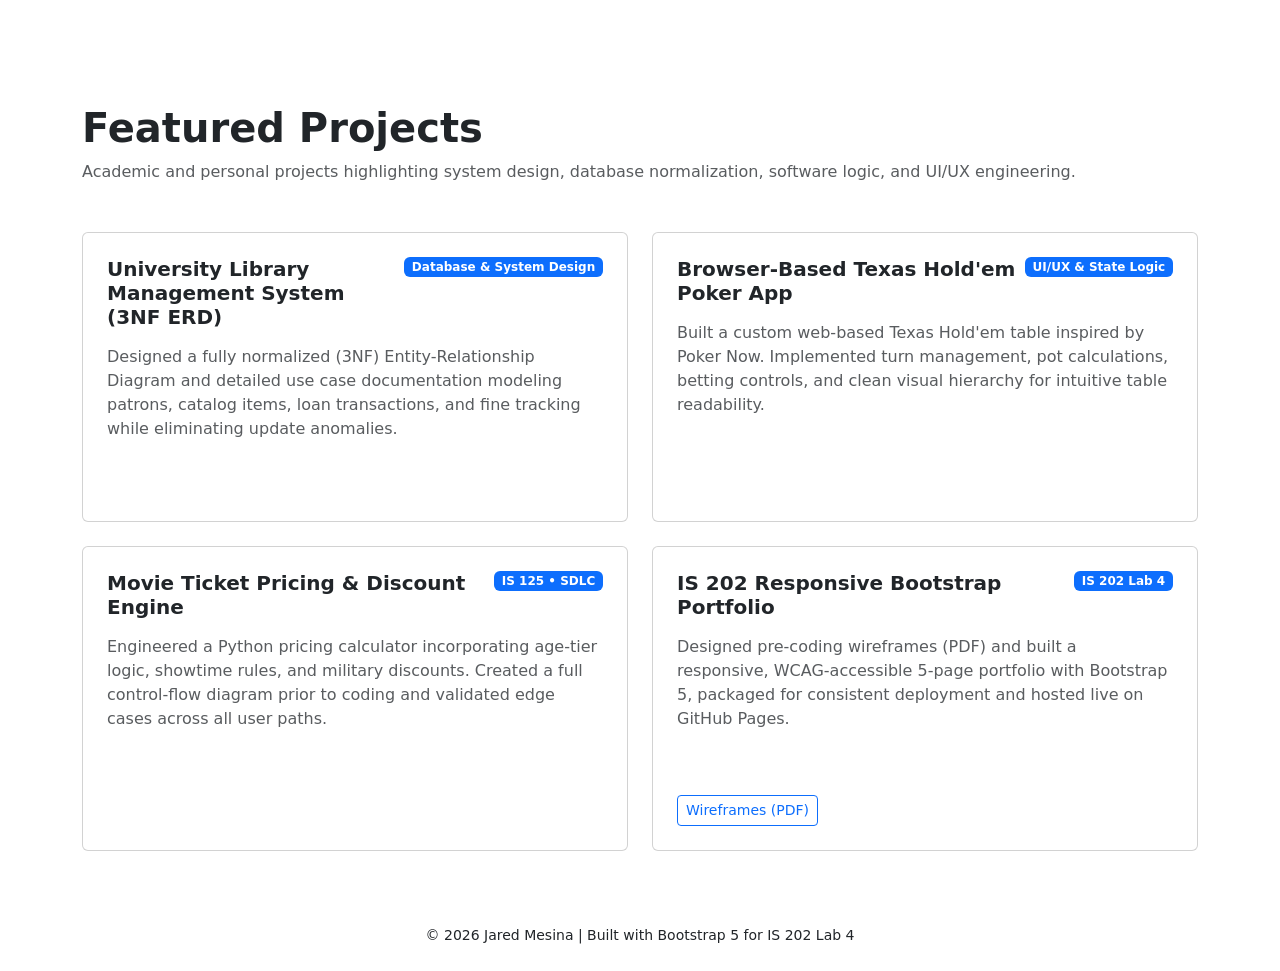
==== projects.html @ 0338690f "Add projects.html with featured projects section Created a new HTML file for the projects page, incl" ====
<!DOCTYPE html>
<html lang="en">
<head>
  <meta charset="UTF-8">
  <meta name="viewport" content="width=device-width, initial-scale=1.0">
  <title>Projects | Jared Mesina</title>
  <link href="https://cdn.jsdelivr.net/npm/bootstrap@5.3.3/dist/css/bootstrap.min.css" rel="stylesheet">
  <link rel="stylesheet" href="css/style.css">
</head>
<body>
  <nav class="navbar navbar-expand-lg navbar-dark sticky-top" aria-label="Main Navigation">
    <div class="container">
      <a class="navbar-brand fw-bold" href="index.html">Jared <span>Mesina</span></a>
      <button class="navbar-toggler" type="button" data-bs-toggle="collapse" data-bs-target="#mainNav" aria-controls="mainNav" aria-expanded="false" aria-label="Toggle navigation">
        <span class="navbar-toggler-icon"></span>
      </button>
      <div class="collapse navbar-collapse" id="mainNav">
        <ul class="navbar-nav ms-auto">
          <li class="nav-item"><a class="nav-link" href="index.html">Home</a></li>
          <li class="nav-item"><a class="nav-link" href="about.html">About Me</a></li>
          <li class="nav-item"><a class="nav-link active" aria-current="page" href="projects.html">Projects</a></li>
          <li class="nav-item"><a class="nav-link" href="skills.html">Skills & Resume</a></li>
          <li class="nav-item"><a class="nav-link" href="contact.html">Contact</a></li>
        </ul>
      </div>
    </div>
  </nav>

  <main class="py-5">
    <div class="container">
      <h1 class="fw-bold mb-2">Featured Projects</h1>
      <p class="text-muted mb-5">Academic and personal projects highlighting system design, database normalization, software logic, and UI/UX engineering.</p>

      <div class="row g-4">
        <!-- Project 1 -->
        <div class="col-md-6">
          <div class="card h-100 p-4">
            <div class="d-flex justify-content-between align-items-start mb-2">
              <h2 class="h5 fw-bold mb-0">University Library Management System (3NF ERD)</h2>
              <span class="badge bg-primary">Database & System Design</span>
            </div>
            <p class="text-muted mt-2">
              Designed a fully normalized (3NF) Entity-Relationship Diagram and detailed use case documentation modeling patrons, catalog items, loan transactions, and fine tracking while eliminating update anomalies.
            </p>
            <div class="mt-auto pt-3">
              <span class="badge badge-tech me-1">Database Design</span>
              <span class="badge badge-tech me-1">3NF Normalization</span>
              <span class="badge badge-tech me-1">Draw.io</span>
              <span class="badge badge-tech">SDLC</span>
            </div>
          </div>
        </div>

        <!-- Project 2 -->
        <div class="col-md-6">
          <div class="card h-100 p-4">
            <div class="d-flex justify-content-between align-items-start mb-2">
              <h2 class="h5 fw-bold mb-0">Browser-Based Texas Hold'em Poker App</h2>
              <span class="badge bg-primary">UI/UX & State Logic</span>
            </div>
            <p class="text-muted mt-2">
              Built a custom web-based Texas Hold'em table inspired by Poker Now. Implemented turn management, pot calculations, betting controls, and clean visual hierarchy for intuitive table readability.
            </p>
            <div class="mt-auto pt-3">
              <span class="badge badge-tech me-1">HTML5 / CSS3</span>
              <span class="badge badge-tech me-1">JavaScript</span>
              <span class="badge badge-tech me-1">UI/UX Design</span>
              <span class="badge badge-tech">Git</span>
            </div>
          </div>
        </div>

        <!-- Project 3 -->
        <div class="col-md-6">
          <div class="card h-100 p-4">
            <div class="d-flex justify-content-between align-items-start mb-2">
              <h2 class="h5 fw-bold mb-0">Movie Ticket Pricing & Discount Engine</h2>
              <span class="badge bg-primary">IS 125 • SDLC</span>
            </div>
            <p class="text-muted mt-2">
              Engineered a Python pricing calculator incorporating age-tier logic, showtime rules, and military discounts. Created a full control-flow diagram prior to coding and validated edge cases across all user paths.
            </p>
            <div class="mt-auto pt-3">
              <span class="badge badge-tech me-1">Python</span>
              <span class="badge badge-tech me-1">Flowcharting</span>
              <span class="badge badge-tech me-1">Requirements Analysis</span>
              <span class="badge badge-tech">Testing</span>
            </div>
          </div>
        </div>

        <!-- Project 4 -->
        <div class="col-md-6">
          <div class="card h-100 p-4">
            <div class="d-flex justify-content-between align-items-start mb-2">
              <h2 class="h5 fw-bold mb-0">IS 202 Responsive Bootstrap Portfolio</h2>
              <span class="badge bg-primary">IS 202 Lab 4</span>
            </div>
            <p class="text-muted mt-2">
              Designed pre-coding wireframes (PDF) and built a responsive, WCAG-accessible 5-page portfolio with Bootstrap 5, packaged for consistent deployment and hosted live on GitHub Pages.
            </p>
            <div class="mt-auto pt-3 d-flex flex-wrap justify-content-between align-items-center gap-2">
              <div>
                <span class="badge badge-tech me-1">Bootstrap 5</span>
                <span class="badge badge-tech me-1">Wireframing</span>
                <span class="badge badge-tech me-1">Docker</span>
                <span class="badge badge-tech">GitHub Pages</span>
              </div>
              <a href="assets/wireframes.pdf" target="_blank" class="btn btn-outline-primary btn-sm">Wireframes (PDF)</a>
            </div>
          </div>
        </div>
      </div>
    </div>
  </main>

  <footer class="py-4 mt-auto text-center">
    <div class="container"><small>&copy; 2026 Jared Mesina | Built with Bootstrap 5 for IS 202 Lab 4</small></div>
  </footer>
  <script src="https://cdn.jsdelivr.net/npm/bootstrap@5.3.3/dist/js/bootstrap.bundle.min.js"></script>
</body>
</html>
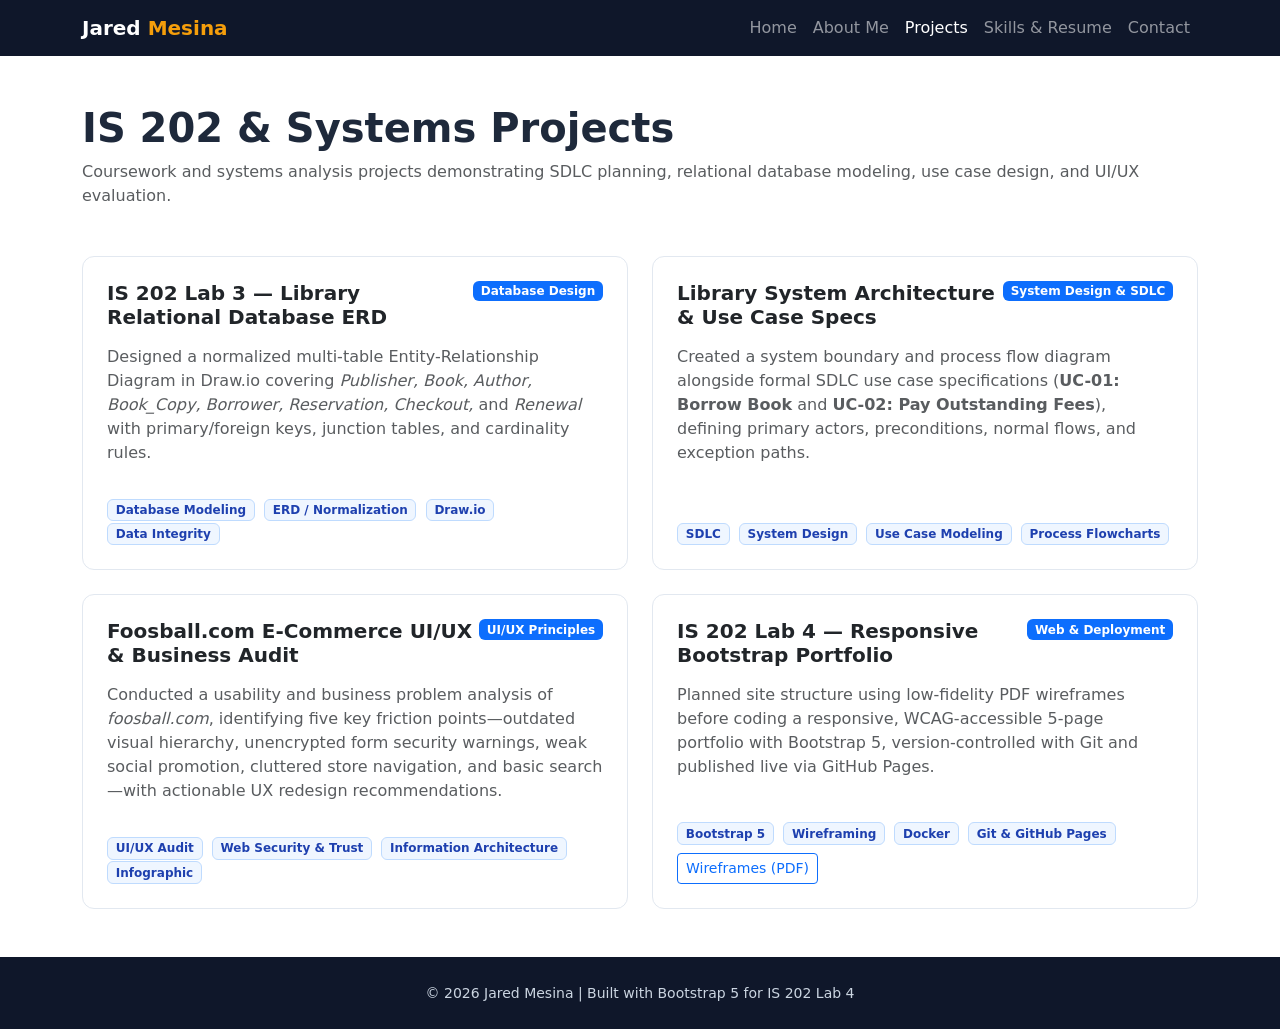
==== commit c8cbb449: "Update project descriptions and titles in HTML" ====
--- a/projects.html
+++ b/projects.html
@@ -28,85 +28,85 @@
 
   <main class="py-5">
     <div class="container">
-      <h1 class="fw-bold mb-2">Featured Projects</h1>
-      <p class="text-muted mb-5">Academic and personal projects highlighting system design, database normalization, software logic, and UI/UX engineering.</p>
+      <h1 class="fw-bold mb-2">IS 202 & Systems Projects</h1>
+      <p class="text-muted mb-5">Coursework and systems analysis projects demonstrating SDLC planning, relational database modeling, use case design, and UI/UX evaluation.</p>
 
       <div class="row g-4">
-        <!-- Project 1 -->
+        <!-- Project 1: Lab 3 ERD -->
         <div class="col-md-6">
           <div class="card h-100 p-4">
             <div class="d-flex justify-content-between align-items-start mb-2">
-              <h2 class="h5 fw-bold mb-0">University Library Management System (3NF ERD)</h2>
-              <span class="badge bg-primary">Database & System Design</span>
+              <h2 class="h5 fw-bold mb-0">IS 202 Lab 3 — Library Relational Database ERD</h2>
+              <span class="badge bg-primary">Database Design</span>
             </div>
             <p class="text-muted mt-2">
-              Designed a fully normalized (3NF) Entity-Relationship Diagram and detailed use case documentation modeling patrons, catalog items, loan transactions, and fine tracking while eliminating update anomalies.
+              Designed a normalized multi-table Entity-Relationship Diagram in Draw.io covering <em>Publisher, Book, Author, Book_Copy, Borrower, Reservation, Checkout,</em> and <em>Renewal</em> with primary/foreign keys, junction tables, and cardinality rules.
             </p>
             <div class="mt-auto pt-3">
-              <span class="badge badge-tech me-1">Database Design</span>
-              <span class="badge badge-tech me-1">3NF Normalization</span>
+              <span class="badge badge-tech me-1">Database Modeling</span>
+              <span class="badge badge-tech me-1">ERD / Normalization</span>
               <span class="badge badge-tech me-1">Draw.io</span>
-              <span class="badge badge-tech">SDLC</span>
+              <span class="badge badge-tech">Data Integrity</span>
             </div>
           </div>
         </div>
 
-        <!-- Project 2 -->
+        <!-- Project 2: Library System Flowchart & Use Cases -->
         <div class="col-md-6">
           <div class="card h-100 p-4">
             <div class="d-flex justify-content-between align-items-start mb-2">
-              <h2 class="h5 fw-bold mb-0">Browser-Based Texas Hold'em Poker App</h2>
-              <span class="badge bg-primary">UI/UX & State Logic</span>
+              <h2 class="h5 fw-bold mb-0">Library System Architecture & Use Case Specs</h2>
+              <span class="badge bg-primary">System Design & SDLC</span>
             </div>
             <p class="text-muted mt-2">
-              Built a custom web-based Texas Hold'em table inspired by Poker Now. Implemented turn management, pot calculations, betting controls, and clean visual hierarchy for intuitive table readability.
+              Created a system boundary and process flow diagram alongside formal SDLC use case specifications (<strong>UC-01: Borrow Book</strong> and <strong>UC-02: Pay Outstanding Fees</strong>), defining primary actors, preconditions, normal flows, and exception paths.
             </p>
             <div class="mt-auto pt-3">
-              <span class="badge badge-tech me-1">HTML5 / CSS3</span>
-              <span class="badge badge-tech me-1">JavaScript</span>
-              <span class="badge badge-tech me-1">UI/UX Design</span>
-              <span class="badge badge-tech">Git</span>
+              <span class="badge badge-tech me-1">SDLC</span>
+              <span class="badge badge-tech me-1">System Design</span>
+              <span class="badge badge-tech me-1">Use Case Modeling</span>
+              <span class="badge badge-tech">Process Flowcharts</span>
             </div>
           </div>
         </div>
 
-        <!-- Project 3 -->
+        <!-- Project 3: Foosball.com Business & UI/UX Audit -->
         <div class="col-md-6">
           <div class="card h-100 p-4">
             <div class="d-flex justify-content-between align-items-start mb-2">
-              <h2 class="h5 fw-bold mb-0">Movie Ticket Pricing & Discount Engine</h2>
-              <span class="badge bg-primary">IS 125 • SDLC</span>
+              <h2 class="h5 fw-bold mb-0">Foosball.com E-Commerce UI/UX & Business Audit</h2>
+              <span class="badge bg-primary">UI/UX Principles</span>
             </div>
             <p class="text-muted mt-2">
-              Engineered a Python pricing calculator incorporating age-tier logic, showtime rules, and military discounts. Created a full control-flow diagram prior to coding and validated edge cases across all user paths.
+              Conducted a usability and business problem analysis of <em>foosball.com</em>, identifying five key friction points—outdated visual hierarchy, unencrypted form security warnings, weak social promotion, cluttered store navigation, and basic search—with actionable UX redesign recommendations.
             </p>
             <div class="mt-auto pt-3">
-              <span class="badge badge-tech me-1">Python</span>
-              <span class="badge badge-tech me-1">Flowcharting</span>
-              <span class="badge badge-tech me-1">Requirements Analysis</span>
-              <span class="badge badge-tech">Testing</span>
+              <span class="badge badge-tech me-1">UI/UX Audit</span>
+              <span class="badge badge-tech me-1">Web Security & Trust</span>
+              <span class="badge badge-tech me-1">Information Architecture</span>
+              <span class="badge badge-tech">Infographic</span>
             </div>
           </div>
         </div>
 
-        <!-- Project 4 -->
+        <!-- Project 4: IS 202 Lab 4 Portfolio -->
         <div class="col-md-6">
           <div class="card h-100 p-4">
             <div class="d-flex justify-content-between align-items-start mb-2">
-              <h2 class="h5 fw-bold mb-0">IS 202 Responsive Bootstrap Portfolio</h2>
-              <span class="badge bg-primary">IS 202 Lab 4</span>
+              <h2 class="h5 fw-bold mb-0">IS 202 Lab 4 — Responsive Bootstrap Portfolio</h2>
+              <span class="badge bg-primary">Web & Deployment</span>
             </div>
             <p class="text-muted mt-2">
-              Designed pre-coding wireframes (PDF) and built a responsive, WCAG-accessible 5-page portfolio with Bootstrap 5, packaged for consistent deployment and hosted live on GitHub Pages.
+              Planned site structure using low-fidelity PDF wireframes before coding a responsive, WCAG-accessible 5-page portfolio with Bootstrap 5, version-controlled with Git and published live via GitHub Pages.
             </p>
             <div class="mt-auto pt-3 d-flex flex-wrap justify-content-between align-items-center gap-2">
               <div>
                 <span class="badge badge-tech me-1">Bootstrap 5</span>
                 <span class="badge badge-tech me-1">Wireframing</span>
                 <span class="badge badge-tech me-1">Docker</span>
-                <span class="badge badge-tech">GitHub Pages</span>
+                <span class="badge badge-tech">Git & GitHub Pages</span>
               </div>
-              <a href="assets/wireframes.pdf" target="_blank" class="btn btn-outline-primary btn-sm">Wireframes (PDF)</a>
+              <a href="wireframes.pdf" target="_blank" class="btn btn-outline-primary btn-sm">Wireframes (PDF)</a>
             </div>
           </div>
         </div>
--- a/css/style.css
+++ b/css/style.css
@@ -0,0 +1,70 @@
+:root {
+  --brand-dark: #0f172a;
+  --brand-primary: #1d4ed8;
+  --brand-accent: #f59e0b;
+  --surface-light: #f8fafc;
+  --text-main: #1e293b;
+}
+
+body {
+  font-family: 'Segoe UI', system-ui, -apple-system, sans-serif;
+  color: var(--text-main);
+  background-color: #ffffff;
+  display: flex;
+  flex-direction: column;
+  min-height: 100vh;
+}
+
+main {
+  flex: 1;
+}
+
+.navbar {
+  background-color: var(--brand-dark) !important;
+}
+
+.navbar-brand span {
+  color: var(--brand-accent);
+}
+
+.hero-banner {
+  background: linear-gradient(135deg, var(--brand-dark) 0%, #1e3a8a 100%);
+  color: #ffffff;
+  padding: 5.5rem 0;
+}
+
+.card {
+  border: 1px solid #e2e8f0;
+  border-radius: 0.75rem;
+  transition: transform 0.2s ease, box-shadow 0.2s ease;
+}
+
+.card:hover {
+  transform: translateY(-4px);
+  box-shadow: 0 12px 24px rgba(15, 23, 42, 0.08);
+}
+
+.badge-tech {
+  background-color: #eff6ff;
+  color: #1e40af;
+  border: 1px solid #bfdbfe;
+  font-weight: 600;
+}
+
+.section-muted {
+  background-color: var(--surface-light);
+}
+
+footer {
+  background-color: var(--brand-dark);
+  color: #cbd5e1;
+}
+
+/* Keyboard focus visibility for accessibility */
+a:focus-visible,
+button:focus-visible,
+input:focus-visible,
+textarea:focus-visible {
+  outline: 3px solid var(--brand-accent);
+  outline-offset: 2px;
+}
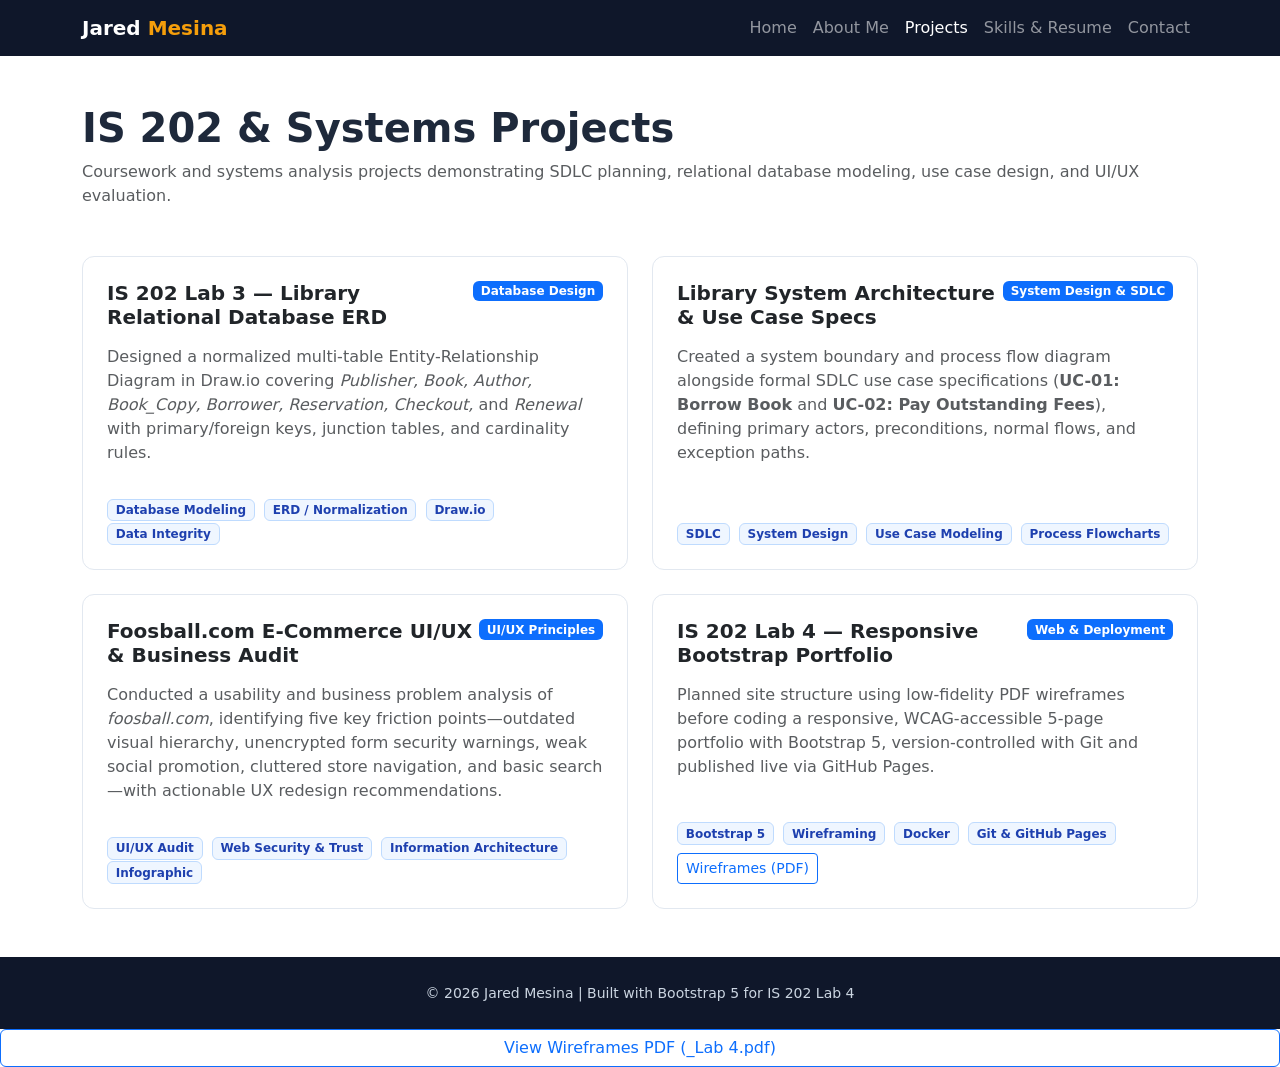
==== commit 24d5ca6d: "Add link to view Wireframes PDF in projects.html" ====
--- a/projects.html
+++ b/projects.html
@@ -120,3 +120,6 @@
   <script src="https://cdn.jsdelivr.net/npm/bootstrap@5.3.3/dist/js/bootstrap.bundle.min.js"></script>
 </body>
 </html>
+<a href="_Lab%204.pdf" target="_blank" rel="noopener" class="btn btn-outline-primary">
+  View Wireframes PDF (_Lab 4.pdf)
+</a>
